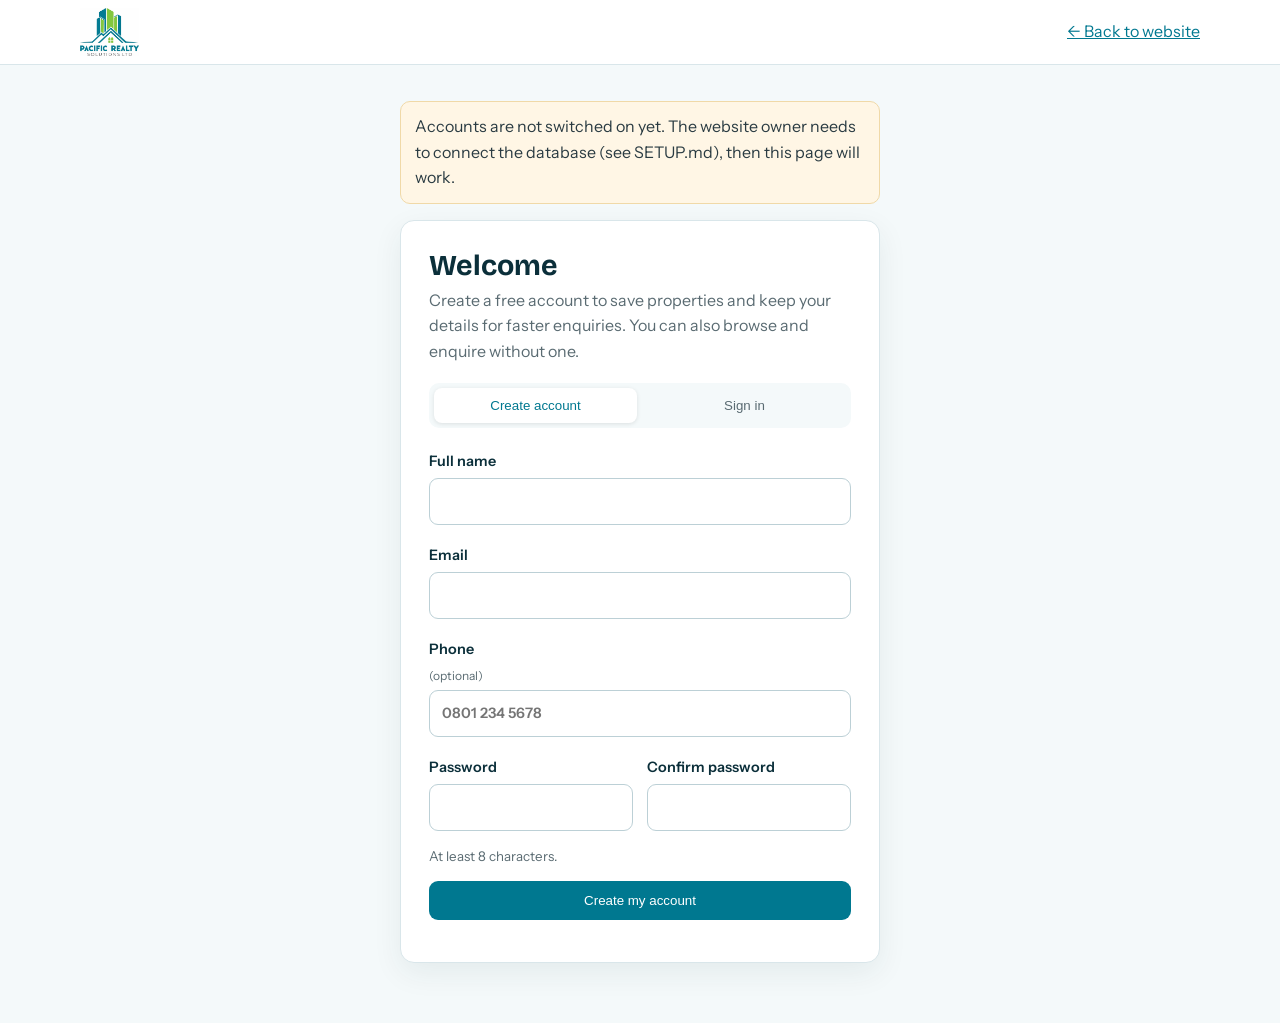
==== site/account.html @ 41fc361c "Initial Pacific Realty website" ====
<!DOCTYPE html>
<html lang="en">
<head>
<meta charset="utf-8">
<meta name="viewport" content="width=device-width, initial-scale=1">
<title>Your account – Pacific Realty Solution Ltd</title>
<link rel="preconnect" href="https://fonts.googleapis.com">
<link href="https://fonts.googleapis.com/css2?family=Bricolage+Grotesque:wght@500;700;800&family=Instrument+Sans:wght@400;500;600;700&display=swap" rel="stylesheet">
<link rel="stylesheet" href="assets/app.css">
</head>
<body>
<header class="bar">
  <a href="index.html" aria-label="Pacific Realty Solution Ltd, home"><img src="assets/logo.png" alt="Pacific Realty Solution Ltd"></a>
  <a href="index.html">&larr; Back to website</a>
</header>
<main class="wrapc">
  <div id="notcfg" class="note warn" hidden>Accounts are not switched on yet. The website owner needs to connect the database (see SETUP.md), then this page will work.</div>

  <section id="vAuth" class="box" hidden>
    <h1>Welcome</h1>
    <p class="sub">Create a free account to save properties and keep your details for faster enquiries. You can also browse and enquire without one.</p>
    <div class="tabs" role="tablist">
      <button id="tUp" type="button" role="tab" aria-selected="true">Create account</button>
      <button id="tIn" type="button" role="tab" aria-selected="false">Sign in</button>
    </div>

    <form id="fUp" novalidate>
      <label>Full name<input name="fn" autocomplete="name" required maxlength="80"><span class="err" data-for="fn"></span></label>
      <label>Email<input name="em" type="email" autocomplete="email" required maxlength="120"><span class="err" data-for="em"></span></label>
      <label>Phone <small>(optional)</small><input name="ph" type="tel" autocomplete="tel" maxlength="20" placeholder="0801 234 5678"><span class="err" data-for="ph"></span></label>
      <div class="cols2">
        <label>Password<input name="pw" type="password" autocomplete="new-password" required minlength="8" maxlength="72"><span class="err" data-for="pw"></span></label>
        <label>Confirm password<input name="pw2" type="password" autocomplete="new-password" required maxlength="72"><span class="err" data-for="pw2"></span></label>
      </div>
      <small class="sub" style="margin:-4px 0 0">At least 8 characters.</small>
      <input class="hp" name="website" tabindex="-1" autocomplete="off" aria-hidden="true">
      <button class="btn" type="submit">Create my account</button>
    </form>

    <form id="fIn" novalidate hidden>
      <label>Email<input name="em" type="email" autocomplete="email" required><span class="err" data-for="em"></span></label>
      <label>Password<input name="pw" type="password" autocomplete="current-password" required><span class="err" data-for="pw"></span></label>
      <button class="btn" type="submit">Sign in</button>
      <button class="lk" id="forgot" type="button" style="justify-self:start">Forgot your password?</button>
    </form>

    <form id="fReset" novalidate hidden>
      <p class="sub">Choose a new password for your account.</p>
      <label>New password<input name="pw" type="password" autocomplete="new-password" required minlength="8"><span class="err" data-for="pw"></span></label>
      <button class="btn" type="submit">Save new password</button>
    </form>
    <p id="msg" class="msg" role="status" aria-live="polite"></p>
  </section>

  <section id="vMe" class="box" hidden>
    <h1 id="hi">Your account</h1>
    <p class="sub" id="meEmail"></p>
    <div id="adminBox" class="note" hidden>You are an administrator. <a href="admin.html">Open the admin dashboard</a></div>
    <form id="fMe" novalidate>
      <label>Full name<input name="fn" maxlength="80" required><span class="err" data-for="fn"></span></label>
      <label>Phone <small>(optional)</small><input name="ph" type="tel" maxlength="20"><span class="err" data-for="ph"></span></label>
      <button class="btn" type="submit">Save details</button>
    </form>
    <p id="meMsg" class="msg" role="status" aria-live="polite"></p>
    <h2 style="font-size:1.25rem;margin-top:26px">Saved properties</h2>
    <ul id="saved" class="list"></ul>
    <p id="noSaved" class="sub" hidden>You have not saved any properties yet. Tap the heart on a listing to save it.</p>
    <p style="margin-top:24px"><button class="btn ghost" id="out" type="button">Sign out</button></p>
  </section>
</main>
<script src="config.js"></script>
<script src="assets/sb.js"></script>
<script src="assets/account.js"></script>
</body>
</html>
---- site/assets/app.css ----
:root{--teal:#007890;--green:#80c038;--green-ink:#4a8a1b;--ink:#0b2f3a;--text:#2a3b42;--muted:#5a6b72;--line:#d9e6ea;--bg:#f4f9fa;--surface:#fff;--danger:#b3261e;--hero:#05323d}
*{box-sizing:border-box}
html{scroll-behavior:smooth}
body{margin:0;background:var(--bg);color:var(--text);font:400 1rem/1.6 "Instrument Sans",system-ui,sans-serif}
h1,h2,h3{font-family:"Bricolage Grotesque",system-ui,sans-serif;color:var(--ink);line-height:1.15;margin:0}
a{color:var(--teal)}
[hidden]{display:none!important}
:focus-visible{outline:3px solid var(--green);outline-offset:2px}
.bar{background:var(--surface);border-bottom:1px solid var(--line);display:flex;justify-content:space-between;align-items:center;gap:14px;padding:8px max(20px,calc((100% - 1120px)/2));position:sticky;top:0;z-index:20;flex-wrap:wrap}
.bar img{display:block;height:48px;width:auto}
.bar .right{display:flex;align-items:center;gap:14px;flex-wrap:wrap}
.bar .who{color:var(--muted);font-size:.9rem}
.wrapc{max-width:520px;margin:36px auto 60px;padding:0 20px}
.wide{max-width:1120px}
.box{background:var(--surface);border:1px solid var(--line);border-radius:14px;padding:28px;box-shadow:0 10px 30px rgba(5,50,61,.07)}
.box h1{font-size:1.8rem;margin-bottom:6px}
.sub{color:var(--muted);margin:0 0 18px}
.tabs{display:grid;grid-template-columns:1fr 1fr;gap:6px;background:var(--bg);padding:5px;border-radius:10px;margin-bottom:22px}
.tabs button{border:0;background:transparent;padding:10px;border-radius:8px;font:600 .95rem inherit;color:var(--muted);cursor:pointer}
.tabs button[aria-selected="true"]{background:var(--surface);color:var(--teal);box-shadow:0 1px 4px rgba(0,0,0,.1)}
form{display:grid;gap:14px}
label{display:grid;gap:5px;font-weight:600;font-size:.9rem;color:var(--ink)}
label small{font-weight:400;color:var(--muted)}
input,select,textarea{font:inherit;color:var(--ink);background:#fff;border:1px solid #bcd0d6;border-radius:9px;padding:11px 12px;width:100%}
textarea{min-height:110px;resize:vertical}
input[aria-invalid="true"],textarea[aria-invalid="true"]{border-color:var(--danger)}
.err{color:var(--danger);font-weight:500;font-size:.85rem;min-height:0}
.btn{display:inline-block;background:var(--teal);color:#fff;border:0;border-radius:9px;padding:12px 20px;font:700 1rem inherit;cursor:pointer;text-decoration:none;text-align:center}
.btn:hover{filter:brightness(1.08)}
.btn:disabled{opacity:.6;cursor:wait}
.btn.ghost{background:transparent;color:var(--teal);border:2px solid var(--teal)}
.btn.sm{padding:7px 13px;font-size:.88rem}
.btn.danger{background:var(--danger)}
.btn.danger.ghost{background:transparent;color:var(--danger);border-color:var(--danger)}
.lk{background:none;border:0;padding:0;color:var(--teal);font:600 .92rem inherit;cursor:pointer;text-decoration:underline}
.msg{margin:14px 0 0;padding:0;font-weight:600}
.msg.ok,.note.ok{color:var(--green-ink)}
.msg.bad{color:var(--danger)}
.note{border-radius:10px;padding:12px 14px;background:#eaf6f8;border:1px solid #bcdde4;margin-bottom:16px}
.note.warn{background:#fff6e5;border-color:#f0d9a8}
.hp{position:absolute;left:-9999px;width:1px;height:1px;opacity:0}
.cols2{display:grid;grid-template-columns:1fr 1fr;gap:14px}
.list{display:grid;gap:10px;margin:14px 0 0;padding:0;list-style:none}
.list li{display:flex;justify-content:space-between;align-items:center;gap:12px;border:1px solid var(--line);border-radius:10px;padding:10px 12px}
/* admin */
.tabsA{display:flex;gap:8px;flex-wrap:wrap;margin:22px 0 16px}
.tabsA button{border:1px solid var(--line);background:var(--surface);padding:10px 18px;border-radius:99px;font:600 .95rem inherit;color:var(--ink);cursor:pointer}
.tabsA button[aria-selected="true"]{background:var(--teal);color:#fff;border-color:var(--teal)}
.tool{display:flex;gap:10px;flex-wrap:wrap;align-items:center;margin-bottom:14px}
.tool input[type=search]{max-width:280px}
.grow{flex:1}
.prow{display:grid;grid-template-columns:84px 1fr auto;gap:14px;align-items:center;background:var(--surface);border:1px solid var(--line);border-radius:12px;padding:10px 12px;margin-bottom:10px}
.pth{width:84px;height:64px;border-radius:8px;background:#dfeaed center/cover no-repeat}
.pmain b{display:block;color:var(--ink)}
.pmain span{display:block;color:var(--muted);font-size:.9rem}
.pact{display:flex;gap:10px;align-items:center;flex-wrap:wrap;justify-content:flex-end}
.chip{display:inline-block;background:var(--bg);border:1px solid var(--line);border-radius:99px;padding:2px 10px;font-size:.78rem;font-weight:600;color:var(--ink);margin:2px 4px 0 0}
.chip.ok{background:#eaf6dc;border-color:#c9e5a5}
.chip.bad{background:#fde9e7;border-color:#f3c3be}
.sw{display:flex;align-items:center;gap:6px;font-weight:500;font-size:.85rem;color:var(--text)}
.sw input{width:auto}
dialog{border:0;border-radius:14px;padding:0;width:min(720px,calc(100% - 24px));max-height:92vh;box-shadow:0 20px 60px rgba(0,0,0,.35)}
dialog::backdrop{background:rgba(5,50,61,.6)}
.dbody{padding:24px;overflow:auto;max-height:92vh}
.imgs{display:grid;grid-template-columns:repeat(auto-fill,minmax(120px,1fr));gap:10px;list-style:none;margin:0;padding:0}
.imgs li{position:relative;border:1px solid var(--line);border-radius:10px;overflow:hidden;background:#fff}
.imgs img{display:block;width:100%;height:84px;object-fit:cover}
.imgs .ib{display:flex;justify-content:space-between;padding:4px}
.imgs button{border:0;background:var(--bg);border-radius:6px;cursor:pointer;padding:3px 8px;font-size:.85rem}
.imgs .cover{position:absolute;top:4px;left:4px;background:var(--green);color:#10320a;font-size:.7rem;font-weight:700;border-radius:99px;padding:1px 8px}
.enq{background:var(--surface);border:1px solid var(--line);border-radius:12px;padding:14px;margin-bottom:10px}
.enq .top{display:flex;justify-content:space-between;gap:10px;flex-wrap:wrap}
.enq p{margin:8px 0;white-space:pre-wrap}
.tbl{width:100%;border-collapse:collapse;background:var(--surface);border:1px solid var(--line);border-radius:12px;overflow:hidden}
.tbl th,.tbl td{text-align:left;padding:10px 12px;border-bottom:1px solid var(--line);font-size:.92rem}
.tbl th{background:var(--bg);color:var(--muted);font-weight:600}
.scroll{overflow-x:auto}
@media (max-width:640px){.cols2{grid-template-columns:1fr}.prow{grid-template-columns:70px 1fr}.pact{grid-column:1/-1;justify-content:flex-start}.box{padding:20px}}
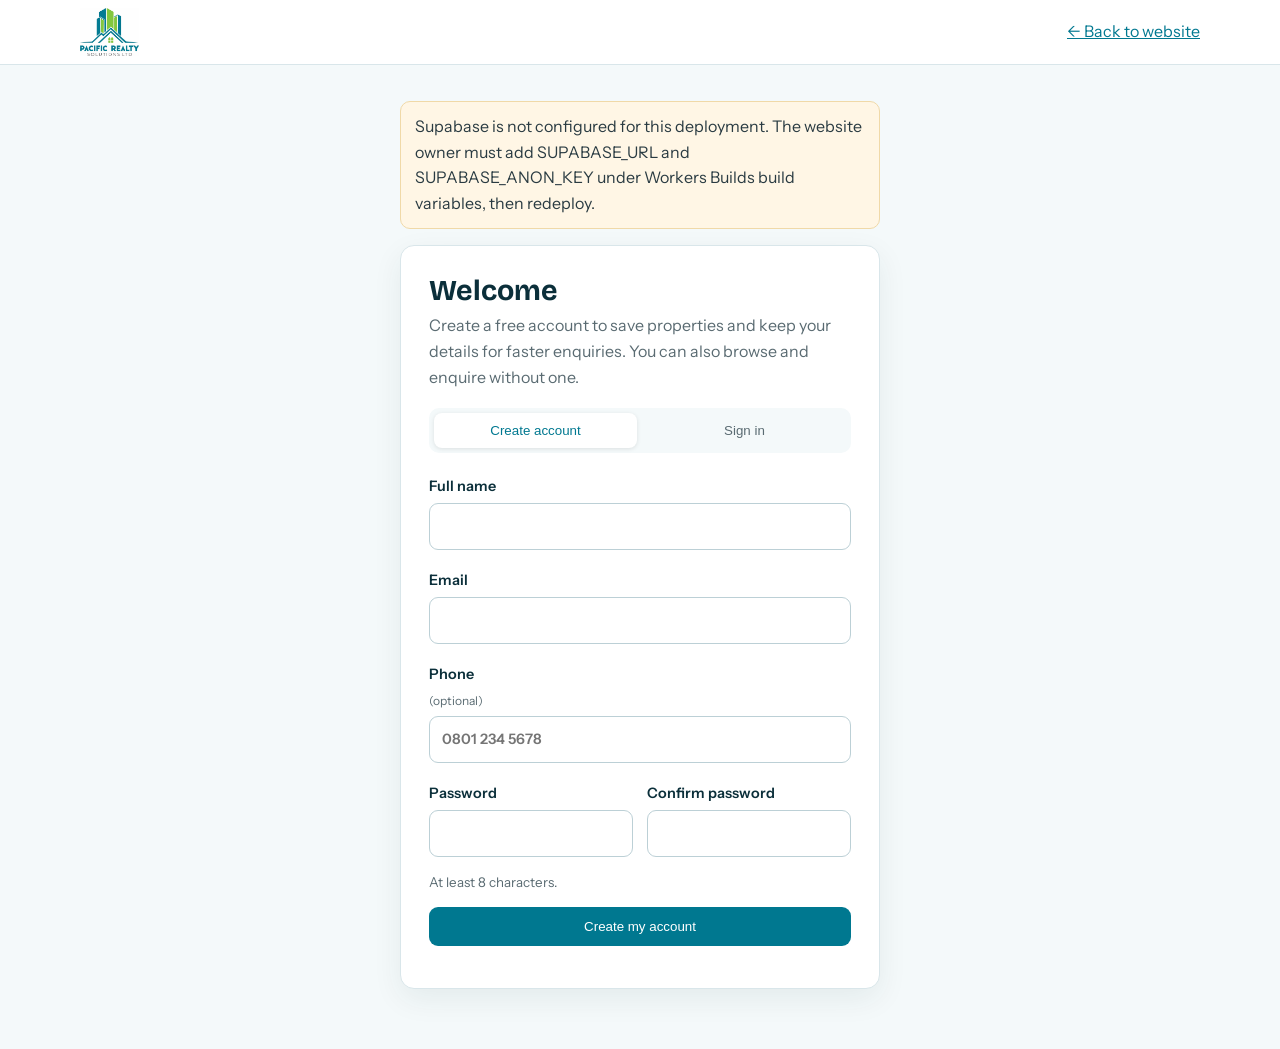
==== commit 895f6aaa: "Fix Supabase configuration and improve website" ====
--- a/site/account.html
+++ b/site/account.html
@@ -14,7 +14,7 @@
   <a href="index.html">&larr; Back to website</a>
 </header>
 <main class="wrapc">
-  <div id="notcfg" class="note warn" hidden>Accounts are not switched on yet. The website owner needs to connect the database (see SETUP.md), then this page will work.</div>
+  <div id="notcfg" class="note warn" hidden>Supabase is not configured for this deployment. The website owner must add SUPABASE_URL and SUPABASE_ANON_KEY under Workers Builds build variables, then redeploy.</div>
 
   <section id="vAuth" class="box" hidden>
     <h1>Welcome</h1>
--- a/site/assets/app.css
+++ b/site/assets/app.css
@@ -46,8 +46,14 @@
 .tabsA{display:flex;gap:8px;flex-wrap:wrap;margin:22px 0 16px}
 .tabsA button{border:1px solid var(--line);background:var(--surface);padding:10px 18px;border-radius:99px;font:600 .95rem inherit;color:var(--ink);cursor:pointer}
 .tabsA button[aria-selected="true"]{background:var(--teal);color:#fff;border-color:var(--teal)}
+.dash h1,#tProps h1,#tEnq h1,#tCli h1{font-size:1.8rem;margin:0 0 6px}
+.dashStats{display:grid;grid-template-columns:repeat(4,minmax(0,1fr));gap:14px;margin:20px 0}
+.stat{display:grid;gap:8px;padding:18px;background:var(--surface);border:1px solid var(--line);border-radius:12px}
+.stat span{color:var(--muted);font-size:.9rem}
+.stat strong{font:700 1.8rem/1 "Bricolage Grotesque",system-ui,sans-serif;color:var(--teal)}
 .tool{display:flex;gap:10px;flex-wrap:wrap;align-items:center;margin-bottom:14px}
 .tool input[type=search]{max-width:280px}
+.tool select{width:auto;min-width:150px;max-width:100%}
 .grow{flex:1}
 .prow{display:grid;grid-template-columns:84px 1fr auto;gap:14px;align-items:center;background:var(--surface);border:1px solid var(--line);border-radius:12px;padding:10px 12px;margin-bottom:10px}
 .pth{width:84px;height:64px;border-radius:8px;background:#dfeaed center/cover no-repeat}
@@ -75,4 +81,5 @@
 .tbl th,.tbl td{text-align:left;padding:10px 12px;border-bottom:1px solid var(--line);font-size:.92rem}
 .tbl th{background:var(--bg);color:var(--muted);font-weight:600}
 .scroll{overflow-x:auto}
-@media (max-width:640px){.cols2{grid-template-columns:1fr}.prow{grid-template-columns:70px 1fr}.pact{grid-column:1/-1;justify-content:flex-start}.box{padding:20px}}
+@media (max-width:760px){.dashStats{grid-template-columns:repeat(2,minmax(0,1fr))}}
+@media (max-width:640px){.cols2{grid-template-columns:1fr}.prow{grid-template-columns:70px 1fr}.pact{grid-column:1/-1;justify-content:flex-start}.box{padding:20px}.tool input[type=search],.tool select{max-width:none;width:100%}.tabsA{display:grid;grid-template-columns:repeat(2,minmax(0,1fr))}.tabsA button{padding:9px 10px}.dashStats{gap:9px}.stat{padding:13px}.dbody{padding:18px}}
